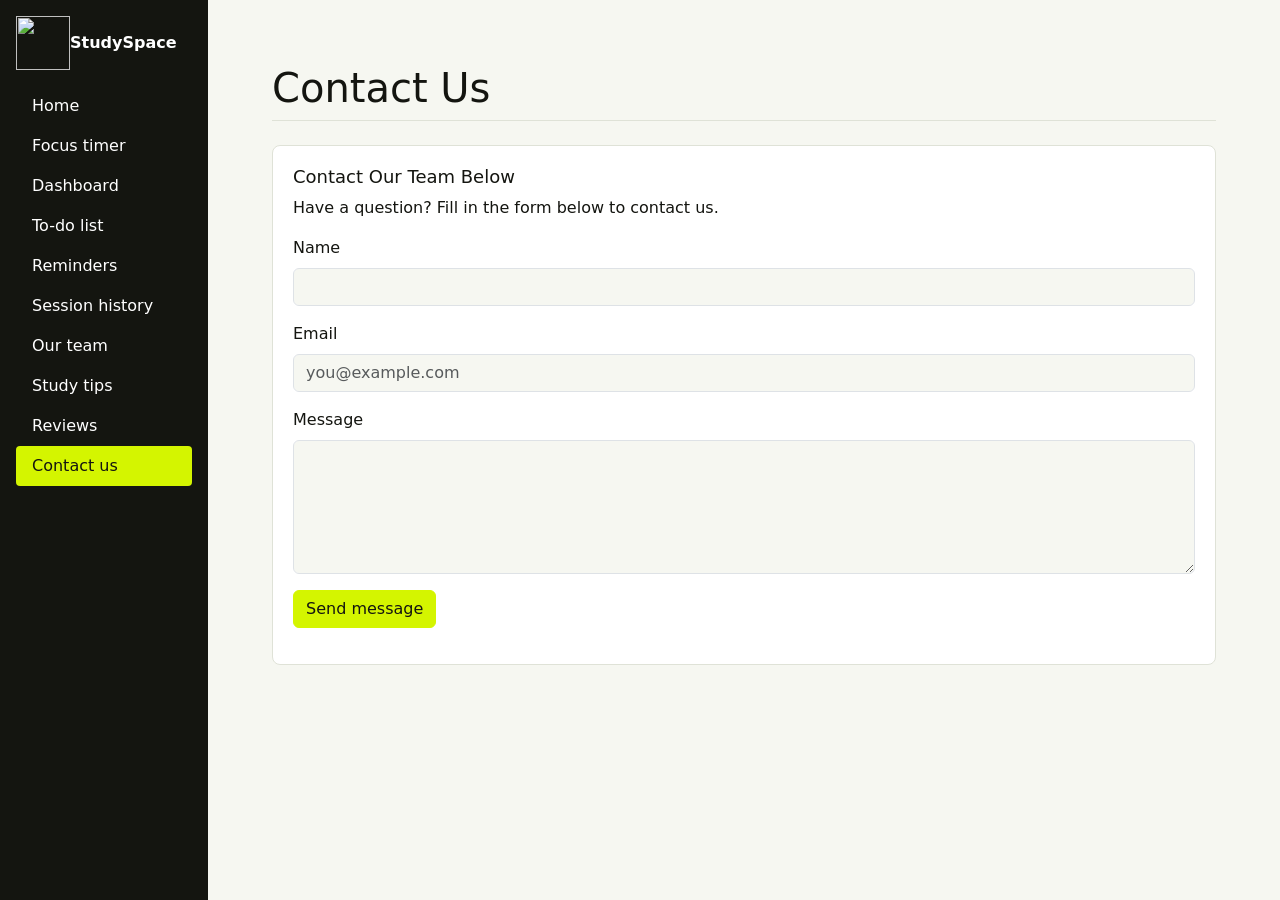
==== contact.html @ 3e3f8a37 "Initial Commit" ====
<!doctype html>
<html lang="en">
  <head>
    <meta charset="utf-8" />
    <meta name="viewport" content="width=device-width, initial-scale=1" />
    <title>Contact Us - StudySpace</title>
    <link rel="icon" href="images/logo.png" type="image/png" />
    <link rel="stylesheet" href="styles.css" />
    <script src="help.js" defer></script>
  </head>
  <body>
    <a class="visually-hidden-focusable skip-link" href="#main"
      >Skip to content</a
    >
    <div class="site-layout">
      <aside class="sidebar">
        <a class="site-brand" href="home.html">
          <img src="images/logo.png" width="54" height="54" alt="" />
          <span>StudySpace</span>
        </a>
        <nav class="nav flex-column" aria-label="Main navigation">
          <a class="nav-link" href="home.html">Home</a>
          <a class="nav-link" href="index.html">Focus timer</a>
          <a class="nav-link" href="dashboard.html">Dashboard</a>
          <a class="nav-link" href="todo.html">To-do list</a>
          <a class="nav-link" href="reminders.html">Reminders</a>
          <a class="nav-link" href="session-history.html">Session history</a>
          <a class="nav-link" href="team.html">Our team</a>
          <a class="nav-link" href="study-tips.html">Study tips</a>
          <a class="nav-link" href="reviews.html">Reviews</a>
          <a class="nav-link active" aria-current="page" href="contact.html"
            >Contact us</a
          >
        </nav>
      </aside>
      <main id="main" class="container-fluid workspace">
        <header class="page-heading">
          <h1>Contact Us</h1>
        </header>

        <section class="panel">
          <h2>Contact Our Team Below</h2>
          <p>Have a question? Fill in the form below to contact us.</p>

          <form id="contact-form">
            <p>
              <label class="form-label" for="contact-name">Name</label>
              <input
                class="form-control"
                id="contact-name"
                name="name"
                autocomplete="name"
                maxlength="60"
                required
              />
            </p>

            <p>
              <label class="form-label" for="contact-email">Email</label>
              <input
                class="form-control"
                id="contact-email"
                name="email"
                type="email"
                autocomplete="email"
                placeholder="you@example.com"
                required
              />
            </p>

            <p>
              <label class="form-label" for="contact-message">Message</label>
              <textarea
                class="form-control"
                id="contact-message"
                name="message"
                rows="5"
                maxlength="500"
                required
              ></textarea>
            </p>

            <button class="btn btn-primary" type="submit">Send message</button>
          </form>

          <p class="mt-3 mb-0" id="contact-status" role="status"></p>
        </section>
      </main>
    </div>
  </body>
</html>
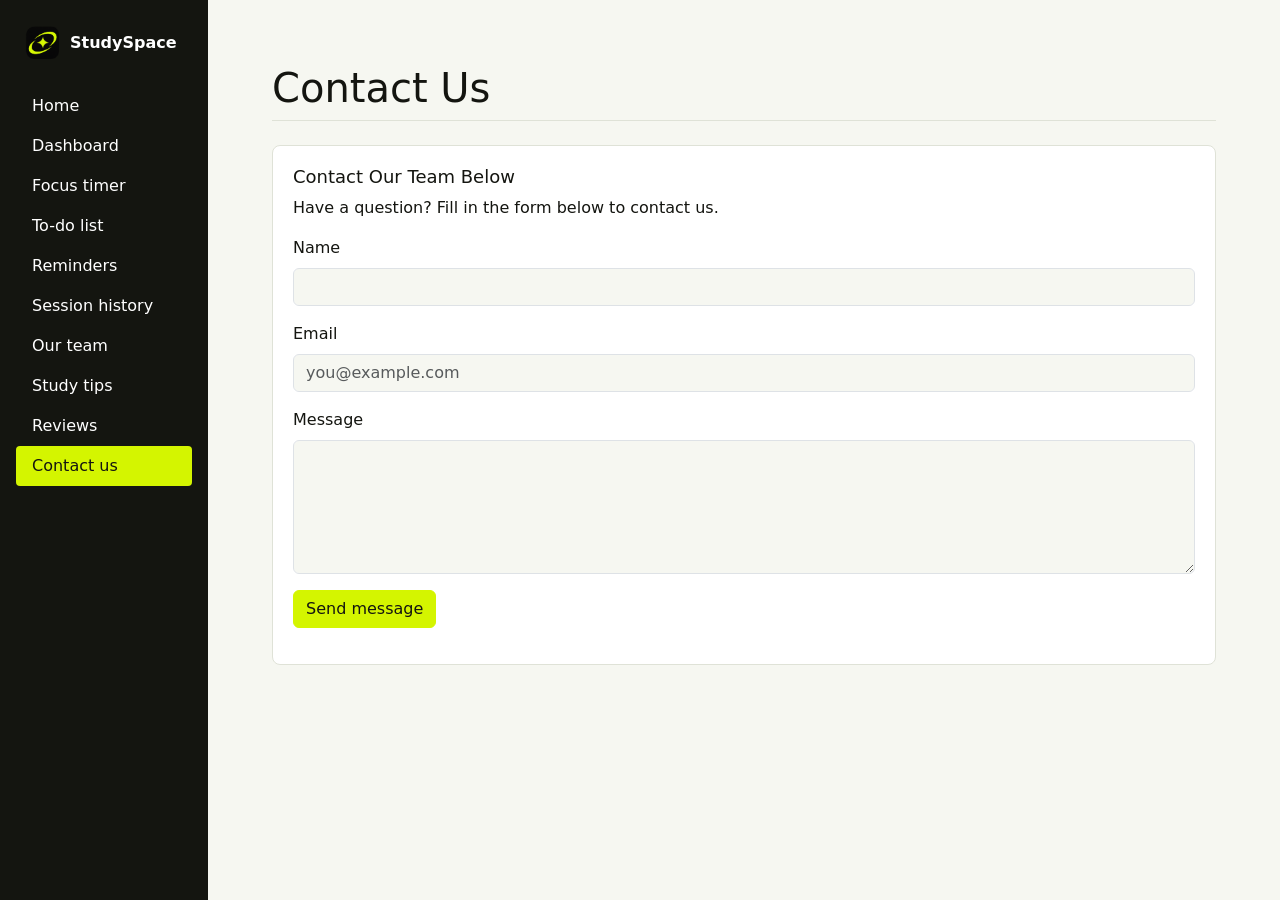
==== commit d847e235: "Changed nav bar layout" ====
--- a/contact.html
+++ b/contact.html
@@ -20,8 +20,8 @@
         </a>
         <nav class="nav flex-column" aria-label="Main navigation">
           <a class="nav-link" href="home.html">Home</a>
+          <a class="nav-link" href="dashboard.html">Dashboard</a>
           <a class="nav-link" href="index.html">Focus timer</a>
-          <a class="nav-link" href="dashboard.html">Dashboard</a>
           <a class="nav-link" href="todo.html">To-do list</a>
           <a class="nav-link" href="reminders.html">Reminders</a>
           <a class="nav-link" href="session-history.html">Session history</a>
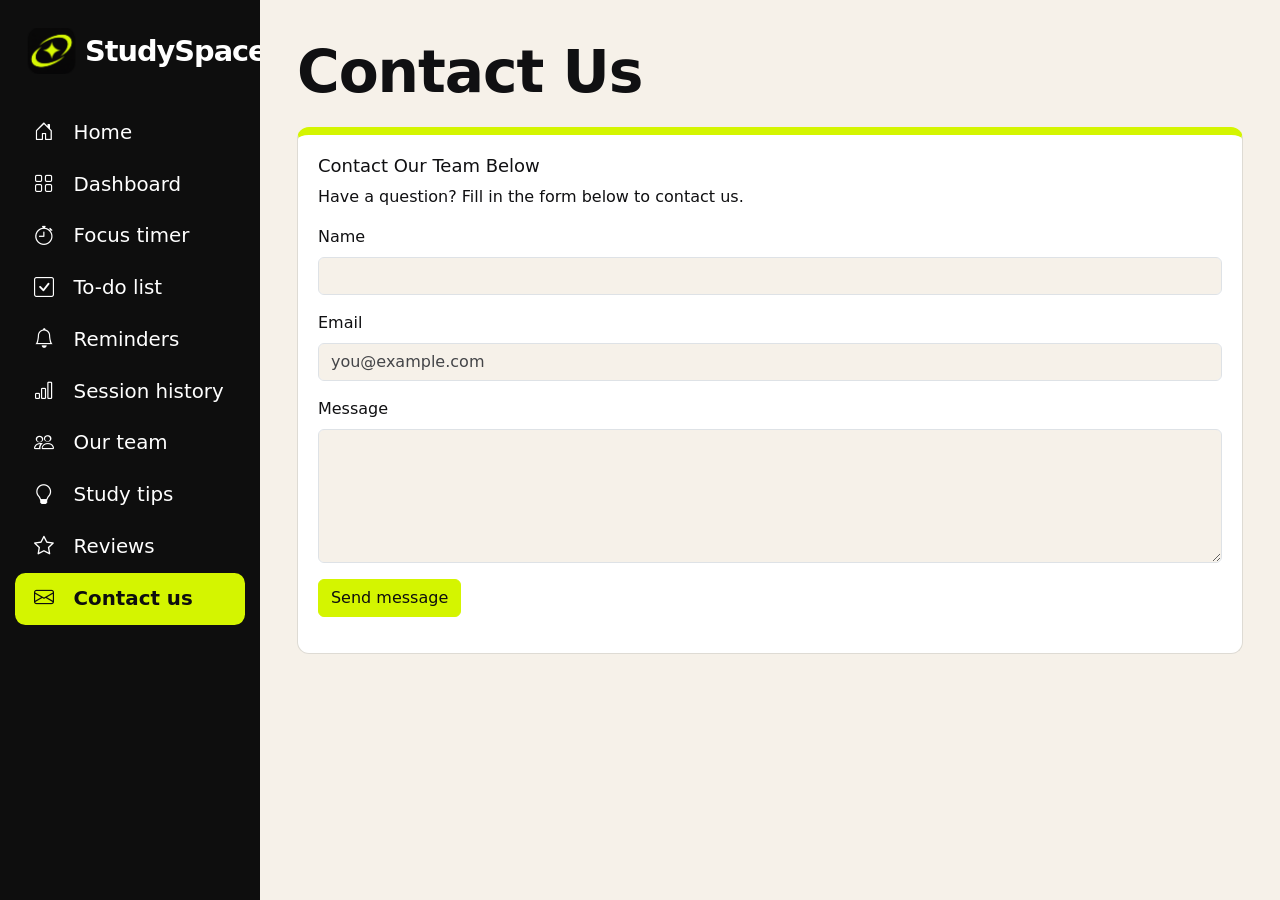
==== commit 1d3c38ad: "Style Changes" ====
--- a/contact.html
+++ b/contact.html
@@ -15,22 +15,40 @@
     <div class="site-layout">
       <aside class="sidebar">
         <a class="site-brand" href="home.html">
-          <img src="images/logo.png" width="54" height="54" alt="" />
+          <span class="brand-mark"><img src="images/logo.png" width="54" height="54" alt="" /></span>
           <span>StudySpace</span>
         </a>
         <nav class="nav flex-column" aria-label="Main navigation">
-          <a class="nav-link" href="home.html">Home</a>
-          <a class="nav-link" href="dashboard.html">Dashboard</a>
-          <a class="nav-link" href="index.html">Focus timer</a>
-          <a class="nav-link" href="todo.html">To-do list</a>
-          <a class="nav-link" href="reminders.html">Reminders</a>
-          <a class="nav-link" href="session-history.html">Session history</a>
-          <a class="nav-link" href="team.html">Our team</a>
-          <a class="nav-link" href="study-tips.html">Study tips</a>
-          <a class="nav-link" href="reviews.html">Reviews</a>
-          <a class="nav-link active" aria-current="page" href="contact.html"
-            >Contact us</a
-          >
+          <a class="nav-link" href="home.html">
+            <i class="bi bi-house-door" aria-hidden="true"></i>Home
+          </a>
+          <a class="nav-link" href="dashboard.html">
+            <i class="bi bi-grid" aria-hidden="true"></i>Dashboard
+          </a>
+          <a class="nav-link" href="index.html">
+            <i class="bi bi-stopwatch" aria-hidden="true"></i>Focus timer
+          </a>
+          <a class="nav-link" href="todo.html">
+            <i class="bi bi-check-square" aria-hidden="true"></i>To-do list
+          </a>
+          <a class="nav-link" href="reminders.html">
+            <i class="bi bi-bell" aria-hidden="true"></i>Reminders
+          </a>
+          <a class="nav-link" href="session-history.html">
+            <i class="bi bi-bar-chart" aria-hidden="true"></i>Session history
+          </a>
+          <a class="nav-link" href="team.html">
+            <i class="bi bi-people" aria-hidden="true"></i>Our team
+          </a>
+          <a class="nav-link" href="study-tips.html">
+            <i class="bi bi-lightbulb" aria-hidden="true"></i>Study tips
+          </a>
+          <a class="nav-link" href="reviews.html">
+            <i class="bi bi-star" aria-hidden="true"></i>Reviews
+          </a>
+          <a class="nav-link active" aria-current="page" href="contact.html">
+            <i class="bi bi-envelope" aria-hidden="true"></i>Contact us
+          </a>
         </nav>
       </aside>
       <main id="main" class="container-fluid workspace">
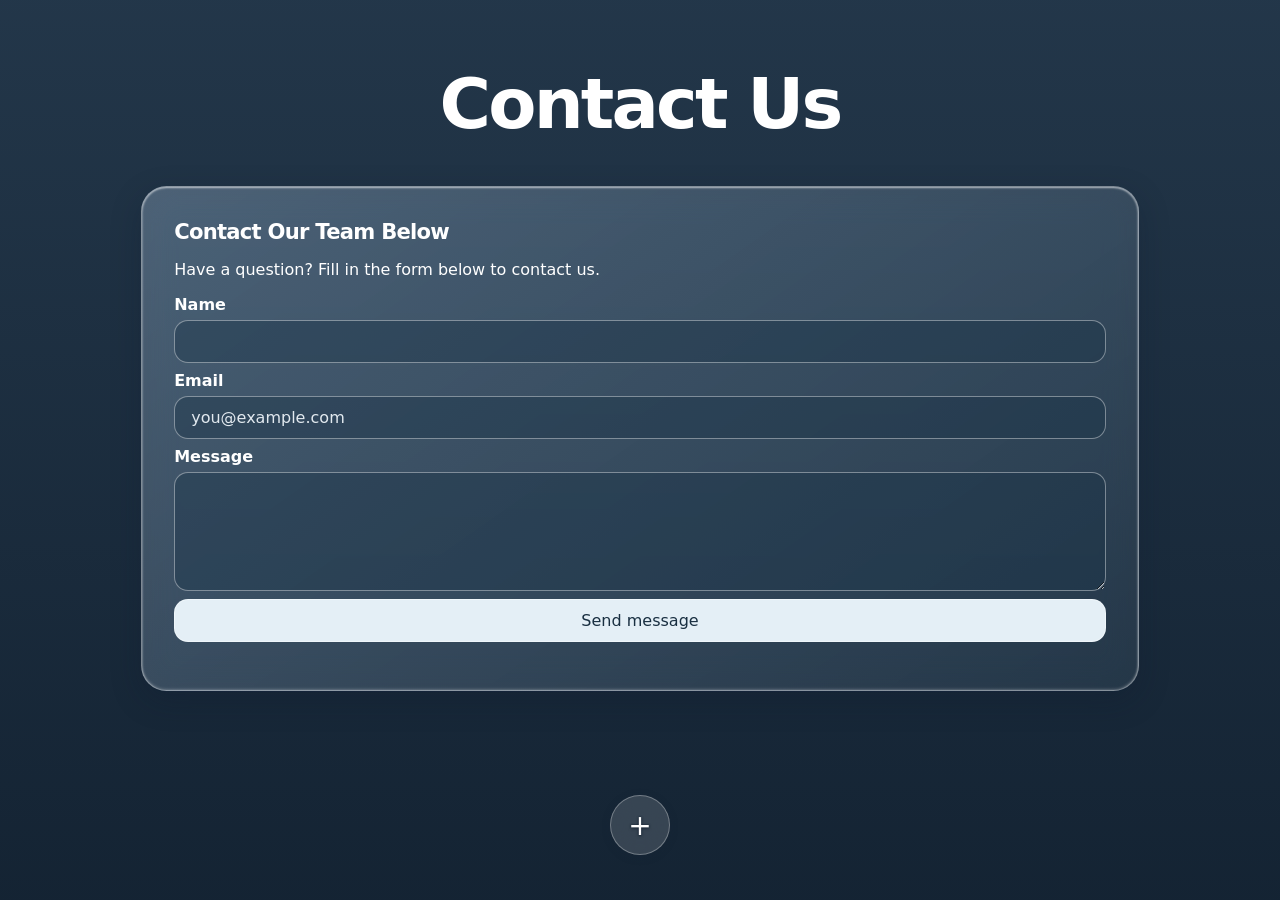
==== commit 49103c2c: "Complete Style Overhaul Changed the ui to be a "Apple/Ios" style theme" ====
--- a/contact.html
+++ b/contact.html
@@ -1,109 +1,43 @@
 <!doctype html>
 <html lang="en">
   <head>
-    <meta charset="utf-8" />
-    <meta name="viewport" content="width=device-width, initial-scale=1" />
+    <meta charset="utf-8">
+    <meta name="viewport" content="width=device-width, initial-scale=1">
     <title>Contact Us - StudySpace</title>
-    <link rel="icon" href="images/logo.png" type="image/png" />
-    <link rel="stylesheet" href="styles.css" />
+    <link rel="stylesheet" href="styles.css">
+    <script src="app.js" defer></script>
     <script src="help.js" defer></script>
   </head>
-  <body>
-    <a class="visually-hidden-focusable skip-link" href="#main"
-      >Skip to content</a
-    >
-    <div class="site-layout">
-      <aside class="sidebar">
-        <a class="site-brand" href="home.html">
-          <span class="brand-mark"><img src="images/logo.png" width="54" height="54" alt="" /></span>
-          <span>StudySpace</span>
-        </a>
-        <nav class="nav flex-column" aria-label="Main navigation">
-          <a class="nav-link" href="home.html">
-            <i class="bi bi-house-door" aria-hidden="true"></i>Home
-          </a>
-          <a class="nav-link" href="dashboard.html">
-            <i class="bi bi-grid" aria-hidden="true"></i>Dashboard
-          </a>
-          <a class="nav-link" href="index.html">
-            <i class="bi bi-stopwatch" aria-hidden="true"></i>Focus timer
-          </a>
-          <a class="nav-link" href="todo.html">
-            <i class="bi bi-check-square" aria-hidden="true"></i>To-do list
-          </a>
-          <a class="nav-link" href="reminders.html">
-            <i class="bi bi-bell" aria-hidden="true"></i>Reminders
-          </a>
-          <a class="nav-link" href="session-history.html">
-            <i class="bi bi-bar-chart" aria-hidden="true"></i>Session history
-          </a>
-          <a class="nav-link" href="team.html">
-            <i class="bi bi-people" aria-hidden="true"></i>Our team
-          </a>
-          <a class="nav-link" href="study-tips.html">
-            <i class="bi bi-lightbulb" aria-hidden="true"></i>Study tips
-          </a>
-          <a class="nav-link" href="reviews.html">
-            <i class="bi bi-star" aria-hidden="true"></i>Reviews
-          </a>
-          <a class="nav-link active" aria-current="page" href="contact.html">
-            <i class="bi bi-envelope" aria-hidden="true"></i>Contact us
-          </a>
-        </nav>
-      </aside>
-      <main id="main" class="container-fluid workspace">
-        <header class="page-heading">
-          <h1>Contact Us</h1>
-        </header>
-
-        <section class="panel">
-          <h2>Contact Our Team Below</h2>
-          <p>Have a question? Fill in the form below to contact us.</p>
-
-          <form id="contact-form">
-            <p>
-              <label class="form-label" for="contact-name">Name</label>
-              <input
-                class="form-control"
-                id="contact-name"
-                name="name"
-                autocomplete="name"
-                maxlength="60"
-                required
-              />
-            </p>
-
-            <p>
-              <label class="form-label" for="contact-email">Email</label>
-              <input
-                class="form-control"
-                id="contact-email"
-                name="email"
-                type="email"
-                autocomplete="email"
-                placeholder="you@example.com"
-                required
-              />
-            </p>
-
-            <p>
-              <label class="form-label" for="contact-message">Message</label>
-              <textarea
-                class="form-control"
-                id="contact-message"
-                name="message"
-                rows="5"
-                maxlength="500"
-                required
-              ></textarea>
-            </p>
-
-            <button class="btn btn-primary" type="submit">Send message</button>
-          </form>
-
-          <p class="mt-3 mb-0" id="contact-status" role="status"></p>
-        </section>
-      </main>
-    </div>
+  <body class="content-page">
+    <a href="#main">Skip to content</a>
+    <nav class="menu" aria-label="Site navigation">
+      <button id="toggle" type="button" aria-label="Toggle navigation" aria-expanded="false" aria-controls="links">+</button>
+      <div id="links" inert>
+        <a href="home.html">Home</a>
+        <a href="dashboard.html">Dashboard</a>
+        <a href="index.html">Focus timer</a>
+        <a href="todo.html">To-do list</a>
+        <a href="reminders.html">Reminders</a>
+        <a href="session-history.html">Session history</a>
+        <a href="team.html">Our team</a>
+        <a href="study-tips.html">Study tips</a>
+        <a href="reviews.html">Reviews</a>
+        <a aria-current="page" href="contact.html">Contact us</a>
+      </div>
+    </nav>
+    <main id="main">
+      <h1>Contact Us</h1>
+      <section class="session-card task-card">
+        <h2>Contact Our Team Below</h2>
+        <p>Have a question? Fill in the form below to contact us.</p>
+        <form id="contact-form">
+          <p><label for="contact-name">Name</label> <input id="contact-name" name="name" autocomplete="name" maxlength="60" required></p>
+          <p><label for="contact-email">Email</label> <input id="contact-email" name="email" type="email" autocomplete="email" placeholder="you@example.com" required></p>
+          <p><label for="contact-message">Message</label> <textarea id="contact-message" name="message" rows="5" maxlength="500" required></textarea></p>
+          <button type="submit">Send message</button>
+        </form>
+        <p id="contact-status" role="status"></p>
+      </section>
+    </main>
   </body>
 </html>
--- a/styles.css
+++ b/styles.css
@@ -0,0 +1,628 @@
+/* Shared page layout */
+body {
+  position: relative;
+  box-sizing: border-box;
+  min-height: 100vh;
+  margin: 0;
+  padding: 7svh 0 120px;
+  color: white;
+  font-family: system-ui, sans-serif;
+  background:
+    linear-gradient(#0c192729, #0c1927b3),
+    #273c50 url("images/alpine-landscape.jpg") center / cover no-repeat;
+}
+main {
+  width: min(78%, 1200px);
+  margin: auto;
+}
+h1 {
+  margin: 0 0 4.5svh;
+  text-align: center;
+  font-size: clamp(32px, 7.8svh, 80px);
+  font-weight: 550;
+  letter-spacing: -0.04em;
+}
+button,
+summary {
+  cursor: pointer;
+}
+button,
+input,
+textarea {
+  font: inherit;
+}
+body > a[href="#main"] {
+  position: absolute;
+  top: 8px;
+  left: 8px;
+  z-index: 5;
+  padding: 8px;
+  background: white;
+  transform: translateY(-160%);
+}
+body > a[href="#main"]:focus {
+  transform: none;
+}
+
+/* Circular navigation */
+.menu {
+  --radius: min(40vw, 230px);
+  position: absolute;
+  bottom: 5svh;
+  left: 50%;
+  z-index: 2;
+  transform: translateX(-50%);
+}
+.menu a,
+.menu button {
+  display: grid;
+  place-items: center;
+  box-sizing: border-box;
+  padding: 0;
+  border: 1px solid #ffffff4d;
+  border-radius: 50%;
+  background: #ffffff26;
+  backdrop-filter: blur(12px);
+  box-shadow: 0 2px 8px #18253538;
+  color: white;
+  text-align: center;
+  text-decoration: none;
+  text-shadow:
+    0 1px 3px #182535,
+    0 0 2px #182535;
+}
+.menu button {
+  position: relative;
+  z-index: 1;
+  width: 60px;
+  aspect-ratio: 1;
+  font-size: 28px;
+  transition: transform 160ms;
+}
+.menu button:hover {
+  transform: scale(1.1);
+}
+.menu a {
+  --angle: var(--desktop-angle);
+  --distance: 0px;
+  --size: 0.6;
+  position: absolute;
+  top: 50%;
+  left: 50%;
+  width: 64px;
+  aspect-ratio: 1;
+  opacity: 0;
+  font: 12px/1.1 sans-serif;
+  transform: translate(-50%, -50%) rotate(var(--angle))
+    translateX(var(--distance)) rotate(calc(-1 * var(--angle)))
+    scale(var(--size));
+  transition:
+    transform 180ms,
+    opacity 180ms;
+}
+#links:not([inert]) a {
+  --distance: var(--radius);
+  --size: 1;
+  opacity: 1;
+}
+#links:not([inert]) a:hover {
+  --size: 1.1;
+}
+.menu :focus-visible {
+  outline: 3px solid #405971;
+  outline-offset: 2px;
+}
+
+/* Shared glass cards */
+.session-card,
+.home ul,
+#start,
+#pause,
+#settings-button,
+[data-page="pomodoro"] .menu button {
+  border: 1px solid #ffffff4d;
+  background: linear-gradient(145deg, #9cb1c561, #30425194);
+  backdrop-filter: blur(18px) saturate(125%);
+  box-shadow:
+    inset 0 1px 2px #ffffff50,
+    0 8px 25px #0c192c30;
+}
+.session-card {
+  padding: clamp(18px, 1.7vw, 28px) clamp(20px, 2vw, 33px) 12px;
+  border-radius: clamp(20px, 2vw, 32px);
+}
+.session-card h2,
+.focus-controls h1 {
+  margin: 0;
+  font-weight: 550;
+  letter-spacing: -0.035em;
+}
+.session-card h2 {
+  font-size: clamp(21px, 1.65vw, 28px);
+}
+.dashboard .session-card,
+.task-card {
+  border-color: #ffffff66;
+  box-shadow:
+    inset 0 1px 2px #ffffff99,
+    inset 0 -1px 3px #ffffff38,
+    0 10px 30px #0c192c40;
+}
+
+/* Focus timer */
+[data-page="pomodoro"] {
+  --timer-height: clamp(210px, 46svh, 560px);
+  padding: 0;
+}
+[data-page="pomodoro"] main {
+  display: grid;
+  grid-template-columns: 1fr minmax(260px, 23.5vw);
+  align-items: end;
+  align-content: end;
+  gap: 32px;
+  width: 100%;
+  min-height: 100svh;
+  box-sizing: border-box;
+  padding: calc(var(--timer-height) + 36px) 4vw max(110px, 14vh) 5vw;
+}
+.home .menu,
+[data-page="pomodoro"] .menu {
+  bottom: 32px;
+}
+[data-page="pomodoro"] .menu button {
+  width: clamp(54px, 4.3vw, 72px);
+}
+#timer {
+  position: absolute;
+  top: var(--timer-height);
+  left: 50%;
+  transform: translate(-50%, -82%);
+  font-size: min(24vw, 48svh);
+  font-weight: 550;
+  line-height: 1;
+  letter-spacing: -0.065em;
+  font-variant-numeric: tabular-nums;
+  white-space: nowrap;
+  color: transparent;
+  background: linear-gradient(
+    124deg,
+    #ffffffed,
+    #ffffff40 22%,
+    #d4efff80 38%,
+    #ffffffed 42%,
+    #ffffff32 49%,
+    #b9cbdc99 74%,
+    #fff4e7dc
+  );
+  background-clip: text;
+  filter: drop-shadow(0 2px 1px #51607e99);
+}
+.focus-controls h1 {
+  text-align: left;
+  font-size: clamp(28px, 2.3vw, 40px);
+}
+#session {
+  margin: 5px 0 16px;
+  color: #e0e6ee;
+  font-size: clamp(18px, 1.55vw, 26px);
+}
+.timer-status {
+  position: absolute;
+  width: 1px;
+  height: 1px;
+  overflow: hidden;
+  clip-path: inset(50%);
+}
+.timer-actions {
+  display: flex;
+  align-items: center;
+  gap: 20px;
+}
+[data-page="pomodoro"] main button {
+  color: inherit;
+}
+.timer-actions button {
+  padding: 0.62em 1.55em;
+  border-radius: 99px;
+  font-size: clamp(18px, 1.5vw, 25px);
+  font-weight: 550;
+}
+#start,
+#pause {
+  background: linear-gradient(165deg, #d3e2ee8a, #8598ab80 55%, #5a6b7d99);
+}
+#start::before,
+#pause::before {
+  content: "";
+  display: inline-block;
+  margin-right: 0.55em;
+}
+#start::before {
+  border-block: 0.37em solid transparent;
+  border-left: 0.62em solid white;
+}
+#pause::before {
+  width: 0.28em;
+  height: 0.68em;
+  border-inline: 0.14em solid white;
+}
+#reset {
+  padding-inline: 0.45em;
+  border: 0;
+  background: transparent;
+}
+#settings-button {
+  position: absolute;
+  top: 3.2vh;
+  right: 2vw;
+  z-index: 2;
+  width: clamp(44px, 3.5vw, 58px);
+  aspect-ratio: 1;
+  padding: 0;
+  border-radius: 50%;
+  font-size: 26px;
+}
+.session-card dl {
+  margin: 12px 0 0;
+}
+.session-card dl div {
+  display: flex;
+  justify-content: space-between;
+  padding: 0.72em 0;
+  font-size: clamp(16px, 1.3vw, 22px);
+}
+.session-card dd,
+.content-page blockquote {
+  margin: 0;
+}
+.session-card dl div + div,
+.content-page details + details {
+  border-top: 1px solid #ffffff40;
+}
+.cycle-progress {
+  color: #e1e8ef;
+  font-size: 0.8rem;
+}
+
+/* Settings dialog */
+#settings-dialog {
+  box-sizing: border-box;
+  width: min(90vw, 390px);
+  padding: 24px;
+  border: 1px solid #ffffff66;
+  border-radius: 20px;
+  color: white;
+  background: #273d4eed;
+  backdrop-filter: blur(18px);
+}
+#settings-dialog::backdrop {
+  background: #10213180;
+}
+#settings-form {
+  display: grid;
+  grid-template-columns: 1fr auto;
+  align-items: center;
+  gap: 12px;
+}
+#settings-form :is(h2, p) {
+  grid-column: 1 / -1;
+  margin: 0;
+}
+#settings-form input {
+  width: 7ch;
+  padding: 7px;
+}
+#settings-form button {
+  padding: 8px 16px;
+  border: 1px solid #ffffff55;
+  border-radius: 99px;
+  background: #ffffff20;
+}
+
+/* Home */
+.home {
+  display: grid;
+  place-items: center;
+  padding: 48px 5vw min(calc(42vw + 120px), 350px);
+}
+.home main {
+  width: min(100%, 640px);
+  text-align: center;
+}
+.home h1 {
+  margin: 0;
+  font-size: clamp(44px, 6vw, 80px);
+  font-weight: 700;
+  letter-spacing: -0.055em;
+}
+.home main > p {
+  margin: 4px 0 32px;
+  font-size: clamp(18px, 2vw, 24px);
+}
+.home h2 {
+  margin: 0 0 12px;
+  font-size: 1rem;
+  font-weight: 500;
+}
+.home ul {
+  display: grid;
+  grid-template-columns: repeat(2, 1fr);
+  gap: 10px;
+  margin: 0;
+  padding: 14px;
+  list-style: none;
+  border-radius: 24px;
+}
+.home li a,
+.reminder-link {
+  display: flex;
+  align-items: center;
+  gap: 12px;
+  border: 1px solid #ffffff55;
+  border-radius: 14px;
+  color: white;
+  text-decoration: none;
+}
+.home li a {
+  justify-content: space-between;
+  padding: 16px;
+  background: #ffffff18;
+  text-align: left;
+}
+.home li a::after {
+  content: "";
+  width: 7px;
+  height: 7px;
+  border: solid currentColor;
+  border-width: 1.5px 1.5px 0 0;
+  transform: rotate(45deg);
+}
+.home li a:is(:hover, :focus-visible),
+.reminder-link:hover {
+  background: #ffffff38;
+}
+
+/* Dashboard */
+.dashboard .session-card {
+  display: grid;
+  align-content: space-between;
+  gap: 18px;
+  box-sizing: border-box;
+  min-height: 55svh;
+  padding: clamp(16px, 3.6svh, 42px);
+}
+.dashboard h2 {
+  font-size: clamp(22px, 5svh, 48px);
+}
+.stats {
+  display: grid;
+  grid-template-columns: repeat(3, 1fr);
+  text-align: center;
+}
+.stats p {
+  margin: 0;
+  font-size: clamp(16px, 3.8svh, 32px);
+}
+.stats p + p {
+  border-left: 1px solid #ffffff70;
+}
+.stats strong {
+  display: block;
+  font-size: clamp(40px, 10svh, 100px);
+  font-weight: 600;
+  line-height: 1.1;
+}
+.reminder-link {
+  gap: 0.7em;
+  padding: 0.65em 1em;
+  background: linear-gradient(160deg, #ffffff30, #ffffff0a);
+  box-shadow: inset 0 1px 1px #ffffff55;
+  font-size: clamp(16px, 3.4svh, 28px);
+}
+.reminder-link svg {
+  width: 1.4em;
+  flex: none;
+}
+.reminder-link span:last-child {
+  margin-left: auto;
+  font-size: 1.4em;
+}
+
+/* Tasks, reminders and contact form */
+.task-card {
+  padding: clamp(18px, 3.6svh, 42px);
+}
+.task-card form {
+  display: grid;
+  grid-template-columns: minmax(0, 1fr) auto;
+  gap: 8px 12px;
+}
+.task-card form label {
+  font-weight: 550;
+}
+#task-form label,
+#reminder-form button {
+  grid-column: 1 / -1;
+}
+.task-card form :is(input, textarea, button),
+.task-card .remove {
+  padding: 11px 16px;
+  border: 1px solid #ffffff66;
+  border-radius: 14px;
+}
+.task-card form :is(input, textarea) {
+  min-width: 0;
+  color: white;
+  background: #19324666;
+}
+.task-card form input::placeholder {
+  color: #e2e9ef;
+}
+.task-card button {
+  color: #192f41;
+  background: #e4eff6;
+}
+.task-card header,
+.task-card li,
+.task-label,
+.reminder-meta {
+  display: flex;
+  align-items: center;
+  gap: 12px;
+}
+.task-card header {
+  justify-content: space-between;
+  flex-wrap: wrap;
+  margin: 26px 0 10px;
+}
+#task-count,
+#reminder-count {
+  margin: 0;
+  font-size: 0.9rem;
+}
+.task-card ul {
+  margin: 0;
+  padding: 0;
+  list-style: none;
+}
+.task-card li {
+  justify-content: space-between;
+  padding: 12px 0;
+  border-top: 1px solid #ffffff40;
+}
+.task-card .remove {
+  padding: 7px 12px;
+  color: white;
+  background: #20364b55;
+}
+#task-empty,
+#reminder-empty {
+  margin-bottom: 0;
+}
+.task-label {
+  min-width: 0;
+  overflow-wrap: anywhere;
+  cursor: pointer;
+}
+.task-label input {
+  width: 20px;
+  height: 20px;
+  flex: none;
+  accent-color: #305a71;
+}
+.task-label input:checked + span {
+  color: #d2dfe7;
+  text-decoration: line-through;
+}
+#reminder-form label {
+  display: grid;
+  gap: 8px;
+}
+#reminder-date {
+  color-scheme: dark;
+}
+.content-page main > p,
+[data-page="reminders"] main > p {
+  text-align: center;
+}
+.reminder-name {
+  margin: 0 0 4px;
+  overflow-wrap: anywhere;
+}
+.reminder-meta {
+  flex-wrap: wrap;
+  gap: 8px;
+  font-size: 0.9rem;
+}
+.due-status {
+  padding: 3px 9px;
+  border-radius: 12px;
+  background: #19324666;
+}
+.due-status.overdue {
+  background: #702d3c;
+}
+.due-status.soon {
+  background: #36576c;
+}
+#contact-form {
+  grid-template-columns: 1fr;
+}
+#contact-form p {
+  display: grid;
+  gap: 6px;
+  margin: 0;
+}
+#contact-form textarea {
+  resize: vertical;
+}
+
+/* Reviews, tips, team and history */
+.card-grid {
+  display: grid;
+  grid-template-columns: repeat(auto-fit, minmax(min(100%, 320px), 1fr));
+  gap: 16px;
+}
+.content-page summary {
+  padding: 12px 0;
+}
+.team-card img {
+  display: block;
+  max-width: 100%;
+  margin: 0 auto 12px;
+  border-radius: 14px;
+}
+#history-list li {
+  flex-wrap: wrap;
+}
+
+/* Small screens and reduced motion */
+@media (max-width: 700px) {
+  [data-page="pomodoro"] main {
+    grid-template-columns: 1fr;
+    gap: 24px;
+    padding: calc(var(--timer-height) + 24px) 6vw 130px;
+  }
+}
+@media (max-width: 600px) {
+  main {
+    width: 92%;
+  }
+  .dashboard .session-card {
+    min-height: 340px;
+  }
+  .stats strong {
+    font-size: 44px;
+  }
+  .stats p,
+  .reminder-link {
+    font-size: 16px;
+  }
+}
+@media (max-width: 500px) {
+  .menu a {
+    --angle: var(--mobile-angle);
+    --radius: 41vw;
+    width: min(15.5vw, 64px);
+    font-size: clamp(10px, 3vw, 12px);
+  }
+  .menu a:nth-child(-n + 5) {
+    --radius: 21.5vw;
+  }
+}
+@media (max-width: 480px) {
+  .home ul {
+    grid-template-columns: 1fr;
+  }
+}
+@media (max-width: 420px) {
+  .task-card form {
+    grid-template-columns: 1fr;
+  }
+}
+@media (prefers-reduced-motion: reduce) {
+  .menu a,
+  .menu button {
+    transition: none;
+  }
+}
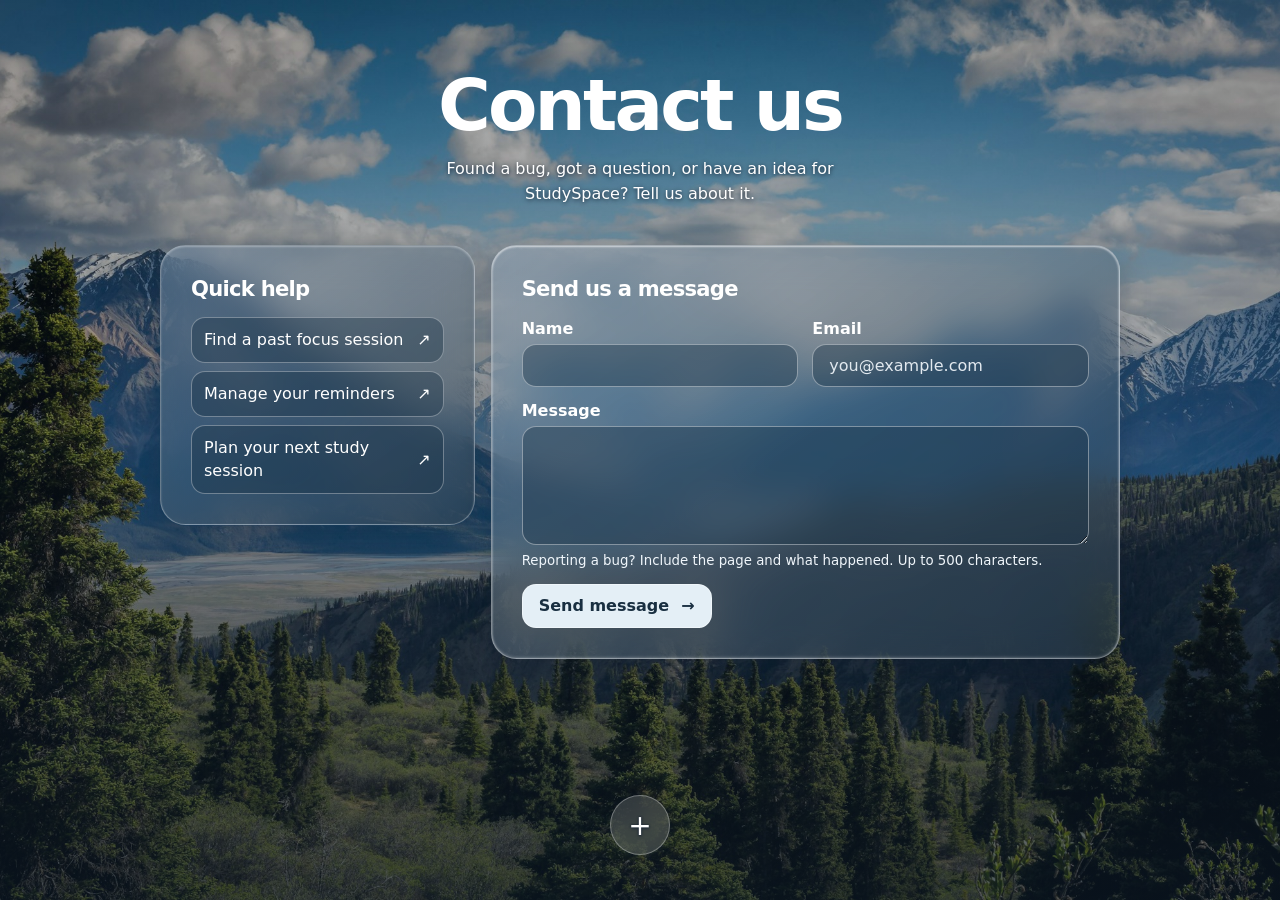
==== commit 629db1c9: "Small layout changes" ====
--- a/contact.html
+++ b/contact.html
@@ -1,43 +1,134 @@
 <!doctype html>
 <html lang="en">
   <head>
-    <meta charset="utf-8">
-    <meta name="viewport" content="width=device-width, initial-scale=1">
-    <title>Contact Us - StudySpace</title>
-    <link rel="stylesheet" href="styles.css">
+    <meta charset="utf-8" />
+    <meta name="viewport" content="width=device-width, initial-scale=1" />
+    <title>Contact Us | StudySpace</title>
+    <link rel="stylesheet" href="styles.css" />
     <script src="app.js" defer></script>
     <script src="help.js" defer></script>
   </head>
-  <body class="content-page">
+  <body class="content-page contact-page">
     <a href="#main">Skip to content</a>
+    <!-- Navigation "Flower" Button-->
+
     <nav class="menu" aria-label="Site navigation">
-      <button id="toggle" type="button" aria-label="Toggle navigation" aria-expanded="false" aria-controls="links">+</button>
+      <button
+        id="toggle"
+        type="button"
+        aria-label="Toggle navigation"
+        aria-expanded="false"
+        aria-controls="links"
+      >
+        +
+      </button>
       <div id="links" inert>
-        <a href="home.html">Home</a>
+        <a href="index.html">Home</a>
         <a href="dashboard.html">Dashboard</a>
-        <a href="index.html">Focus timer</a>
+        <a href="timer.html">Focus timer</a>
         <a href="todo.html">To-do list</a>
         <a href="reminders.html">Reminders</a>
         <a href="session-history.html">Session history</a>
         <a href="team.html">Our team</a>
         <a href="study-tips.html">Study tips</a>
         <a href="reviews.html">Reviews</a>
-        <a aria-current="page" href="contact.html">Contact us</a>
+        <a href="contact.html" aria-current="page">Contact us</a>
       </div>
     </nav>
-    <main id="main">
-      <h1>Contact Us</h1>
-      <section class="session-card task-card">
-        <h2>Contact Our Team Below</h2>
-        <p>Have a question? Fill in the form below to contact us.</p>
-        <form id="contact-form">
-          <p><label for="contact-name">Name</label> <input id="contact-name" name="name" autocomplete="name" maxlength="60" required></p>
-          <p><label for="contact-email">Email</label> <input id="contact-email" name="email" type="email" autocomplete="email" placeholder="you@example.com" required></p>
-          <p><label for="contact-message">Message</label> <textarea id="contact-message" name="message" rows="5" maxlength="500" required></textarea></p>
-          <button type="submit">Send message</button>
-        </form>
-        <p id="contact-status" role="status"></p>
-      </section>
+
+    <!-- Contact details -->
+    <main id="main" tabindex="-1">
+      <header class="contact-heading">
+        <h1>Contact us</h1>
+        <p>
+          Found a bug, got a question, or have an idea for StudySpace? Tell us
+          about it.
+        </p>
+      </header>
+
+      <div class="contact-layout">
+        <aside
+          class="session-card contact-shortcuts"
+          aria-labelledby="contact-shortcuts-title"
+        >
+          <h2 id="contact-shortcuts-title">Quick help</h2>
+          <ul>
+            <li>
+              <a href="session-history.html">
+                <span>Find a past focus session</span>
+                <span aria-hidden="true">↗</span>
+              </a>
+            </li>
+            <li>
+              <a href="reminders.html">
+                <span>Manage your reminders</span>
+                <span aria-hidden="true">↗</span>
+              </a>
+            </li>
+            <li>
+              <a href="study-tips.html">
+                <span>Plan your next study session</span>
+                <span aria-hidden="true">↗</span>
+              </a>
+            </li>
+          </ul>
+        </aside>
+
+        <section
+          class="session-card task-card contact-message-card"
+          aria-labelledby="contact-message-title"
+        >
+          <h2 id="contact-message-title">Send us a message</h2>
+
+          <!-- Contact form -->
+          <form id="contact-form">
+            <p>
+              <label for="contact-name">Name</label>
+              <input
+                id="contact-name"
+                name="name"
+                autocomplete="name"
+                maxlength="60"
+                required
+              />
+            </p>
+
+            <p>
+              <label for="contact-email">Email</label>
+              <input
+                id="contact-email"
+                name="email"
+                type="email"
+                autocomplete="email"
+                placeholder="you@example.com"
+                required
+              />
+            </p>
+
+            <p class="contact-message-field">
+              <label for="contact-message">Message</label>
+              <textarea
+                id="contact-message"
+                name="message"
+                rows="5"
+                maxlength="500"
+                aria-describedby="contact-message-hint"
+                required
+              ></textarea>
+              <small id="contact-message-hint">
+                Reporting a bug? Include the page and what happened. Up to 500
+                characters.
+              </small>
+            </p>
+
+            <button type="submit">
+              Send message <span aria-hidden="true">→</span>
+            </button>
+          </form>
+
+          <p id="contact-status" role="status"></p>
+        </section>
+      </div>
     </main>
   </body>
 </html>
--- a/styles.css
+++ b/styles.css
@@ -1,4 +1,4 @@
-/* Shared page layout */
+/* Shared layout */
 body {
   position: relative;
   box-sizing: border-box;
@@ -11,10 +11,12 @@
     linear-gradient(#0c192729, #0c1927b3),
     #273c50 url("images/alpine-landscape.jpg") center / cover no-repeat;
 }
+
 main {
   width: min(78%, 1200px);
   margin: auto;
 }
+
 h1 {
   margin: 0 0 4.5svh;
   text-align: center;
@@ -22,29 +24,34 @@
   font-weight: 550;
   letter-spacing: -0.04em;
 }
+
 button,
 summary {
   cursor: pointer;
 }
+
 button,
 input,
 textarea {
   font: inherit;
 }
+
 body > a[href="#main"] {
   position: absolute;
   top: 8px;
   left: 8px;
   z-index: 5;
   padding: 8px;
+  color: #192f41;
   background: white;
   transform: translateY(-160%);
 }
+
 body > a[href="#main"]:focus {
   transform: none;
 }
 
-/* Circular navigation */
+/* Flower Button */
 .menu {
   --radius: min(40vw, 230px);
   position: absolute;
@@ -53,6 +60,7 @@
   z-index: 2;
   transform: translateX(-50%);
 }
+
 .menu a,
 .menu button {
   display: grid;
@@ -71,6 +79,7 @@
     0 1px 3px #182535,
     0 0 2px #182535;
 }
+
 .menu button {
   position: relative;
   z-index: 1;
@@ -79,9 +88,11 @@
   font-size: 28px;
   transition: transform 160ms;
 }
+
 .menu button:hover {
   transform: scale(1.1);
 }
+
 .menu a {
   --angle: var(--desktop-angle);
   --distance: 0px;
@@ -100,14 +111,17 @@
     transform 180ms,
     opacity 180ms;
 }
+
 #links:not([inert]) a {
   --distance: var(--radius);
   --size: 1;
   opacity: 1;
 }
+
 #links:not([inert]) a:hover {
   --size: 1.1;
 }
+
 .menu :focus-visible {
   outline: 3px solid #405971;
   outline-offset: 2px;
@@ -115,7 +129,8 @@
 
 /* Shared glass cards */
 .session-card,
-.home ul,
+.study-tips-hero,
+.study-tips-card,
 #start,
 #pause,
 #settings-button,
@@ -127,19 +142,23 @@
     inset 0 1px 2px #ffffff50,
     0 8px 25px #0c192c30;
 }
+
 .session-card {
   padding: clamp(18px, 1.7vw, 28px) clamp(20px, 2vw, 33px) 12px;
   border-radius: clamp(20px, 2vw, 32px);
 }
+
 .session-card h2,
 .focus-controls h1 {
   margin: 0;
   font-weight: 550;
   letter-spacing: -0.035em;
 }
+
 .session-card h2 {
   font-size: clamp(21px, 1.65vw, 28px);
 }
+
 .dashboard .session-card,
 .task-card {
   border-color: #ffffff66;
@@ -149,11 +168,33 @@
     0 10px 30px #0c192c40;
 }
 
+.session-card dl {
+  margin: 12px 0 0;
+}
+
+.session-card dl div {
+  display: flex;
+  justify-content: space-between;
+  padding: 0.72em 0;
+  font-size: clamp(16px, 1.3vw, 22px);
+}
+
+.session-card dd,
+.content-page blockquote {
+  margin: 0;
+}
+
+.session-card dl div + div,
+.content-page details + details {
+  border-top: 1px solid #ffffff40;
+}
+
 /* Focus timer */
 [data-page="pomodoro"] {
   --timer-height: clamp(210px, 46svh, 560px);
   padding: 0;
 }
+
 [data-page="pomodoro"] main {
   display: grid;
   grid-template-columns: 1fr minmax(260px, 23.5vw);
@@ -165,13 +206,16 @@
   box-sizing: border-box;
   padding: calc(var(--timer-height) + 36px) 4vw max(110px, 14vh) 5vw;
 }
+
 .home .menu,
 [data-page="pomodoro"] .menu {
   bottom: 32px;
 }
+
 [data-page="pomodoro"] .menu button {
   width: clamp(54px, 4.3vw, 72px);
 }
+
 #timer {
   position: absolute;
   top: var(--timer-height);
@@ -197,15 +241,18 @@
   background-clip: text;
   filter: drop-shadow(0 2px 1px #51607e99);
 }
+
 .focus-controls h1 {
   text-align: left;
   font-size: clamp(28px, 2.3vw, 40px);
 }
+
 #session {
   margin: 5px 0 16px;
   color: #e0e6ee;
   font-size: clamp(18px, 1.55vw, 26px);
 }
+
 .timer-status {
   position: absolute;
   width: 1px;
@@ -213,44 +260,53 @@
   overflow: hidden;
   clip-path: inset(50%);
 }
+
 .timer-actions {
   display: flex;
   align-items: center;
   gap: 20px;
 }
+
 [data-page="pomodoro"] main button {
   color: inherit;
 }
+
 .timer-actions button {
   padding: 0.62em 1.55em;
   border-radius: 99px;
   font-size: clamp(18px, 1.5vw, 25px);
   font-weight: 550;
 }
+
 #start,
 #pause {
   background: linear-gradient(165deg, #d3e2ee8a, #8598ab80 55%, #5a6b7d99);
 }
+
 #start::before,
 #pause::before {
   content: "";
   display: inline-block;
   margin-right: 0.55em;
 }
+
 #start::before {
   border-block: 0.37em solid transparent;
   border-left: 0.62em solid white;
 }
+
 #pause::before {
   width: 0.28em;
   height: 0.68em;
   border-inline: 0.14em solid white;
 }
+
 #reset {
   padding-inline: 0.45em;
   border: 0;
   background: transparent;
 }
+
 #settings-button {
   position: absolute;
   top: 3.2vh;
@@ -262,23 +318,7 @@
   border-radius: 50%;
   font-size: 26px;
 }
-.session-card dl {
-  margin: 12px 0 0;
-}
-.session-card dl div {
-  display: flex;
-  justify-content: space-between;
-  padding: 0.72em 0;
-  font-size: clamp(16px, 1.3vw, 22px);
-}
-.session-card dd,
-.content-page blockquote {
-  margin: 0;
-}
-.session-card dl div + div,
-.content-page details + details {
-  border-top: 1px solid #ffffff40;
-}
+
 .cycle-progress {
   color: #e1e8ef;
   font-size: 0.8rem;
@@ -295,23 +335,28 @@
   background: #273d4eed;
   backdrop-filter: blur(18px);
 }
+
 #settings-dialog::backdrop {
   background: #10213180;
 }
+
 #settings-form {
   display: grid;
   grid-template-columns: 1fr auto;
   align-items: center;
   gap: 12px;
 }
+
 #settings-form :is(h2, p) {
   grid-column: 1 / -1;
   margin: 0;
 }
+
 #settings-form input {
   width: 7ch;
   padding: 7px;
 }
+
 #settings-form button {
   padding: 8px 16px;
   border: 1px solid #ffffff55;
@@ -319,42 +364,122 @@
   background: #ffffff20;
 }
 
-/* Home */
+/*  homepage */
+.home .home-layout {
+  display: grid;
+  grid-template-columns: minmax(0, 1.25fr) minmax(0, 0.85fr);
+  align-items: center;
+  gap: clamp(24px, 5vw, 70px);
+  width: min(100%, 1000px);
+  text-align: left;
+}
+
+.home-welcome {
+  min-width: 0;
+  text-shadow: 0 2px 8px #0c1927b3;
+}
+
+.home .home-welcome h1 {
+  text-align: left;
+  margin: 0;
+  font-weight: 700;
+  letter-spacing: -0.055em;
+  font-size: clamp(2.5rem, 6vw, 5rem);
+  line-height: 1.05;
+  overflow-wrap: anywhere;
+}
+
+.home-welcome p {
+  margin: 10px 0 24px;
+  font-size: clamp(1.1rem, 2.5vw, 1.5rem);
+  color: #edf5fc;
+}
+
+.home-clock:not([hidden]) {
+  display: flex;
+  flex-wrap: wrap;
+  align-items: center;
+  gap: 6px 12px;
+  margin-bottom: 18px;
+  color: #edf5fc;
+  font-size: 0.95rem;
+}
+
+.home-clock time:last-child {
+  padding: 3px 9px;
+  border: 1px solid #ffffff4d;
+  border-radius: 8px;
+  background: #19324666;
+  font-weight: 650;
+  font-variant-numeric: tabular-nums;
+}
+
+.home .home-focus-button {
+  display: inline-flex;
+  align-items: center;
+  gap: 11px;
+  box-sizing: border-box;
+  min-height: 48px;
+  padding: 12px 20px;
+  border: 1px solid #ffffff99;
+  border-radius: 14px;
+  background: #e4eff6;
+  color: #192f41;
+  box-shadow: 0 8px 24px #0c192c40;
+  font-weight: 700;
+  text-decoration: none;
+  text-shadow: none;
+}
+
+.home-play {
+  flex: none;
+  border-block: 6px solid transparent;
+  border-left: 9px solid currentColor;
+}
+
+.home .home-shortcuts {
+  padding: clamp(16px, 3vw, 26px);
+}
+
+.home .home-shortcuts h2 {
+  margin: 0 0 14px;
+  font-size: clamp(1.05rem, 2vw, 1.3rem);
+  font-weight: 500;
+}
+
+.home .home-shortcuts ul {
+  display: grid;
+  gap: 10px;
+  margin: 0;
+  padding: 0;
+  list-style: none;
+}
+
+.home .home-shortcuts li a::after {
+  flex: none;
+}
+
+.home .home-layout a:focus-visible {
+  outline: 2px solid white;
+  outline-offset: 3px;
+}
+
+@media (max-width: 700px) {
+  .home .home-layout {
+    grid-template-columns: minmax(0, 1fr);
+    max-width: 480px;
+  }
+}
+
 .home {
   display: grid;
   place-items: center;
   padding: 48px 5vw min(calc(42vw + 120px), 350px);
 }
-.home main {
-  width: min(100%, 640px);
-  text-align: center;
-}
-.home h1 {
-  margin: 0;
-  font-size: clamp(44px, 6vw, 80px);
-  font-weight: 700;
-  letter-spacing: -0.055em;
-}
-.home main > p {
-  margin: 4px 0 32px;
-  font-size: clamp(18px, 2vw, 24px);
-}
-.home h2 {
-  margin: 0 0 12px;
-  font-size: 1rem;
-  font-weight: 500;
-}
-.home ul {
-  display: grid;
-  grid-template-columns: repeat(2, 1fr);
-  gap: 10px;
-  margin: 0;
-  padding: 14px;
-  list-style: none;
-  border-radius: 24px;
-}
+
 .home li a,
-.reminder-link {
+.reminder-link,
+.contact-shortcuts a {
   display: flex;
   align-items: center;
   gap: 12px;
@@ -363,12 +488,14 @@
   color: white;
   text-decoration: none;
 }
+
 .home li a {
   justify-content: space-between;
   padding: 16px;
   background: #ffffff18;
   text-align: left;
 }
+
 .home li a::after {
   content: "";
   width: 7px;
@@ -377,6 +504,7 @@
   border-width: 1.5px 1.5px 0 0;
   transform: rotate(45deg);
 }
+
 .home li a:is(:hover, :focus-visible),
 .reminder-link:hover {
   background: #ffffff38;
@@ -391,27 +519,33 @@
   min-height: 55svh;
   padding: clamp(16px, 3.6svh, 42px);
 }
+
 .dashboard h2 {
   font-size: clamp(22px, 5svh, 48px);
 }
+
 .stats {
   display: grid;
   grid-template-columns: repeat(3, 1fr);
   text-align: center;
 }
+
 .stats p {
   margin: 0;
   font-size: clamp(16px, 3.8svh, 32px);
 }
+
 .stats p + p {
   border-left: 1px solid #ffffff70;
 }
+
 .stats strong {
   display: block;
   font-size: clamp(40px, 10svh, 100px);
   font-weight: 600;
   line-height: 1.1;
 }
+
 .reminder-link {
   gap: 0.7em;
   padding: 0.65em 1em;
@@ -419,49 +553,59 @@
   box-shadow: inset 0 1px 1px #ffffff55;
   font-size: clamp(16px, 3.4svh, 28px);
 }
+
 .reminder-link svg {
   width: 1.4em;
   flex: none;
 }
+
 .reminder-link span:last-child {
   margin-left: auto;
   font-size: 1.4em;
 }
 
-/* Tasks, reminders and contact form */
+/* Tasks and reminders */
 .task-card {
   padding: clamp(18px, 3.6svh, 42px);
 }
+
 .task-card form {
   display: grid;
   grid-template-columns: minmax(0, 1fr) auto;
   gap: 8px 12px;
 }
+
 .task-card form label {
   font-weight: 550;
 }
+
 #task-form label,
 #reminder-form button {
   grid-column: 1 / -1;
 }
+
 .task-card form :is(input, textarea, button),
 .task-card .remove {
   padding: 11px 16px;
   border: 1px solid #ffffff66;
   border-radius: 14px;
 }
+
 .task-card form :is(input, textarea) {
   min-width: 0;
   color: white;
   background: #19324666;
 }
+
 .task-card form input::placeholder {
   color: #e2e9ef;
 }
+
 .task-card button {
   color: #192f41;
   background: #e4eff6;
 }
+
 .task-card header,
 .task-card li,
 .task-label,
@@ -470,135 +614,544 @@
   align-items: center;
   gap: 12px;
 }
+
 .task-card header {
   justify-content: space-between;
   flex-wrap: wrap;
   margin: 26px 0 10px;
 }
+
 #task-count,
 #reminder-count {
   margin: 0;
   font-size: 0.9rem;
 }
+
 .task-card ul {
   margin: 0;
   padding: 0;
   list-style: none;
 }
+
 .task-card li {
   justify-content: space-between;
   padding: 12px 0;
   border-top: 1px solid #ffffff40;
 }
+
 .task-card .remove {
   padding: 7px 12px;
   color: white;
   background: #20364b55;
 }
+
 #task-empty,
 #reminder-empty {
   margin-bottom: 0;
 }
+
 .task-label {
   min-width: 0;
   overflow-wrap: anywhere;
   cursor: pointer;
 }
+
 .task-label input {
   width: 20px;
   height: 20px;
   flex: none;
   accent-color: #305a71;
 }
+
 .task-label input:checked + span {
   color: #d2dfe7;
   text-decoration: line-through;
 }
+
 #reminder-form label {
   display: grid;
   gap: 8px;
 }
+
 #reminder-date {
   color-scheme: dark;
 }
+
 .content-page main > p,
 [data-page="reminders"] main > p {
   text-align: center;
 }
+
 .reminder-name {
   margin: 0 0 4px;
   overflow-wrap: anywhere;
 }
+
 .reminder-meta {
   flex-wrap: wrap;
   gap: 8px;
   font-size: 0.9rem;
 }
+
 .due-status {
   padding: 3px 9px;
   border-radius: 12px;
   background: #19324666;
 }
+
 .due-status.overdue {
   background: #702d3c;
 }
+
 .due-status.soon {
   background: #36576c;
 }
+
+/* Reviews and session history */
+.card-grid {
+  display: grid;
+  grid-template-columns: repeat(auto-fit, minmax(min(100%, 320px), 1fr));
+  gap: 16px;
+}
+
+.content-page summary {
+  padding: 12px 0;
+}
+
+.review-stars {
+  display: inline-block;
+  color: #ffe08a;
+  font-size: 1.25rem;
+  letter-spacing: 0.12em;
+  white-space: nowrap;
+}
+
+#history-list li {
+  flex-wrap: wrap;
+}
+
+/* Meet the Team */
+.session-card.team-card {
+  max-width: 740px;
+  margin: 24px auto 0;
+  padding: clamp(8px, 1.5vw, 16px);
+}
+
+.team-card details {
+  --icon-tint: #8bcaff4a;
+}
+
+.team-card details:nth-child(2) {
+  --icon-tint: #95e0d24a;
+}
+
+.team-card details:nth-child(3) {
+  --icon-tint: #c1adff4a;
+}
+
+.team-card details > summary {
+  display: grid;
+  grid-template-columns: auto minmax(0, 1fr) auto;
+  align-items: center;
+  gap: clamp(10px, 2.5vw, 20px);
+  padding: clamp(10px, 2vw, 16px);
+  border-radius: 16px;
+  list-style: none;
+  transition: background-color 160ms ease;
+}
+
+.team-card summary::-webkit-details-marker,
+.study-tips-card summary::-webkit-details-marker {
+  display: none;
+}
+
+.team-card summary::marker,
+.study-tips-card summary::marker {
+  content: "";
+}
+
+.team-card summary:hover,
+.team-card details[open] > summary,
+.study-tips-card summary:hover,
+.study-tips-card details[open] > summary {
+  background-color: #ffffff18;
+}
+
+.team-card summary:focus-visible {
+  outline: 2px solid white;
+  outline-offset: -2px;
+}
+
+.team-card summary::after,
+.study-tips-card summary::after {
+  content: "";
+  width: 8px;
+  height: 8px;
+  margin-inline-end: 4px;
+  border: solid currentColor;
+  border-width: 0 2px 2px 0;
+  transform: rotate(45deg);
+}
+
+.team-card details[open] > summary::after,
+.study-tips-card details[open] > summary::after {
+  transform: rotate(225deg);
+}
+
+.team-card .team-icon {
+  display: grid;
+  place-items: center;
+  box-sizing: border-box;
+  width: clamp(46px, 7vw, 62px);
+  aspect-ratio: 1;
+  border: 1px solid #ffffff55;
+  border-radius: 15px;
+  background: linear-gradient(145deg, var(--icon-tint), #192f4b85);
+  box-shadow:
+    inset 0 1px 1px #ffffff45,
+    0 4px 12px #0c192c30;
+}
+
+.team-card .team-icon img {
+  display: block;
+  width: 70%;
+  height: auto;
+  object-fit: contain;
+  filter: brightness(0) invert(1) drop-shadow(0 1px 2px #10213155);
+}
+
+.team-card .team-identity {
+  display: grid;
+  gap: 4px;
+  line-height: 1.3;
+  overflow-wrap: anywhere;
+}
+
+.team-card .team-identity strong {
+  font-size: clamp(1rem, 2.4vw, 1.25rem);
+  font-weight: 650;
+}
+
+.team-card .team-identity > span {
+  color: #edf5fc;
+  font-size: clamp(0.85rem, 1.8vw, 1rem);
+}
+
+.team-card .team-bio {
+  padding: 12px clamp(10px, 2vw, 16px) 20px;
+  line-height: 1.6;
+}
+
+.team-card .team-bio p {
+  margin: 0;
+}
+
+.team-card .team-bio p + p {
+  margin-top: 4px;
+}
+
+/* Study Tips */
+.study-tips-page {
+  padding-top: clamp(24px, 5svh, 56px);
+}
+
+.study-tips-page main {
+  width: min(92%, 1080px);
+}
+
+.study-tips-hero,
+.study-tips-card {
+  min-width: 0;
+  border-radius: 24px;
+}
+
+.study-tips-hero {
+  display: grid;
+  grid-template-columns: repeat(2, minmax(0, 1fr));
+  align-items: center;
+  gap: clamp(18px, 4vw, 44px);
+  margin-bottom: 18px;
+  padding: clamp(18px, 3vw, 32px);
+}
+
+.study-tips-page h1 {
+  margin: 0 0 12px;
+  font-size: clamp(2.25rem, 5vw, 4rem);
+  line-height: 1.05;
+  text-align: left;
+}
+
+.study-tips-intro p {
+  max-width: 38ch;
+  margin: 0 0 20px;
+  color: #edf5fc;
+  line-height: 1.6;
+}
+
+.study-tips-button {
+  display: inline-flex;
+  align-items: center;
+  gap: 8px;
+  box-sizing: border-box;
+  min-height: 44px;
+  padding: 8px 16px;
+  border: 1px solid #ffffff66;
+  border-radius: 14px;
+  background: #e4eff6;
+  color: #192f41;
+  font-weight: 650;
+  text-decoration: none;
+}
+
+.home .home-focus-button:hover,
+.study-tips-button:hover,
+.contact-page #contact-form button:hover {
+  background: white;
+}
+
+.study-tips-routine {
+  padding: clamp(14px, 2.5vw, 22px);
+  border: 1px solid #ffffff40;
+  border-radius: 18px;
+  background: #19324699;
+}
+
+.study-tips-routine h2,
+.study-tips-card h2 {
+  margin: 0;
+  font-size: clamp(1.15rem, 2vw, 1.45rem);
+  font-weight: 600;
+  letter-spacing: -0.025em;
+}
+
+.study-tips-routine ol {
+  display: grid;
+  gap: 10px;
+  margin: 14px 0 0;
+  padding: 0;
+  list-style: none;
+}
+
+.study-tips-routine li {
+  display: grid;
+  grid-template-columns: 3.6rem minmax(0, 1fr);
+  align-items: baseline;
+  gap: 10px;
+  color: #edf5fc;
+  line-height: 1.45;
+}
+
+.study-tips-routine li strong {
+  color: white;
+  font-variant-numeric: tabular-nums;
+}
+
+.study-tips-grid {
+  display: grid;
+  grid-template-columns: repeat(3, minmax(0, 1fr));
+  align-items: start;
+  gap: 16px;
+}
+
+.study-tips-card {
+  padding: clamp(16px, 2vw, 24px);
+}
+
+.study-tips-description {
+  min-height: 3em;
+  margin: 6px 0 14px;
+  color: #edf5fc;
+  font-size: 0.95rem;
+  line-height: 1.5;
+}
+
+.study-tips-card details {
+  border-top: 1px solid #ffffff40;
+}
+
+.study-tips-card details > summary {
+  display: grid;
+  grid-template-columns: minmax(0, 1fr) auto;
+  align-items: center;
+  gap: 10px;
+  box-sizing: border-box;
+  min-height: 44px;
+  padding: 10px 4px;
+  border-radius: 8px;
+  font-size: 0.95rem;
+  font-weight: 600;
+  line-height: 1.4;
+  list-style: none;
+}
+
+.study-tips-card summary::after {
+  width: 7px;
+  height: 7px;
+}
+
+.study-tips-card details > p {
+  margin: 0;
+  padding: 10px 4px 14px;
+  color: #edf5fc;
+  font-size: 0.95rem;
+  line-height: 1.6;
+}
+
+.study-tips-card details a {
+  color: white;
+  text-underline-offset: 3px;
+}
+
+/* Contact page */
+.contact-page main {
+  width: min(92%, 960px);
+}
+
+.contact-heading {
+  margin: 0 auto clamp(20px, 4vw, 38px);
+  text-align: center;
+}
+
+.contact-heading h1 {
+  margin: 0 0 10px;
+  font-size: clamp(2.5rem, 6vw, 4.5rem);
+}
+
+.contact-heading p {
+  max-width: 48ch;
+  margin: 0 auto;
+  line-height: 1.55;
+  text-shadow: 0 1px 4px #182535;
+}
+
+.contact-layout {
+  display: grid;
+  grid-template-columns: minmax(0, 1fr) minmax(0, 2fr);
+  align-items: start;
+  gap: 16px;
+}
+
+.contact-page .contact-shortcuts,
+.contact-page .contact-message-card {
+  min-width: 0;
+  padding: clamp(18px, 3vw, 30px);
+}
+
+.contact-shortcuts ul {
+  display: grid;
+  gap: 8px;
+  margin: 16px 0 0;
+  padding: 0;
+  list-style: none;
+}
+
+.contact-shortcuts a {
+  justify-content: space-between;
+  padding: 11px 12px;
+  background: #19324666;
+  line-height: 1.4;
+}
+
+.contact-shortcuts a:hover {
+  background: #193246a6;
+}
+
 #contact-form {
-  grid-template-columns: 1fr;
-}
+  grid-template-columns: minmax(0, 1fr);
+}
+
+.contact-page #contact-form {
+  grid-template-columns: repeat(2, minmax(0, 1fr));
+  gap: 14px;
+  margin-top: 18px;
+}
+
 #contact-form p {
   display: grid;
   gap: 6px;
   margin: 0;
 }
+
 #contact-form textarea {
   resize: vertical;
 }
 
-/* Reviews, tips, team and history */
-.card-grid {
-  display: grid;
-  grid-template-columns: repeat(auto-fit, minmax(min(100%, 320px), 1fr));
-  gap: 16px;
-}
-.content-page summary {
-  padding: 12px 0;
-}
-.team-card img {
-  display: block;
-  max-width: 100%;
-  margin: 0 auto 12px;
-  border-radius: 14px;
-}
-#history-list li {
-  flex-wrap: wrap;
+#contact-form .contact-message-field,
+.contact-page #contact-form button {
+  grid-column: 1 / -1;
+}
+
+#contact-form small {
+  color: #f0f6fb;
+  line-height: 1.45;
+}
+
+.contact-page #contact-form button {
+  display: inline-flex;
+  align-items: center;
+  justify-self: start;
+  gap: 12px;
+  min-height: 44px;
+  font-weight: 650;
+}
+
+.contact-page #contact-status {
+  margin: 0;
+}
+
+.contact-page #contact-status:not(:empty) {
+  margin-top: 14px;
+}
+
+.study-tips-page main :is(a, summary):focus-visible,
+.contact-page main :is(a, input, textarea, button):focus-visible {
+  outline: 2px solid white;
+  outline-offset: 3px;
 }
 
 /* Small screens and reduced motion */
+@media (max-width: 760px) {
+  .study-tips-hero,
+  .study-tips-grid {
+    grid-template-columns: minmax(0, 1fr);
+  }
+
+  .study-tips-description {
+    min-height: 0;
+  }
+}
+
 @media (max-width: 700px) {
   [data-page="pomodoro"] main {
     grid-template-columns: 1fr;
     gap: 24px;
     padding: calc(var(--timer-height) + 24px) 6vw 130px;
   }
-}
+
+  .contact-layout {
+    grid-template-columns: minmax(0, 1fr);
+  }
+}
+
 @media (max-width: 600px) {
   main {
     width: 92%;
   }
+
   .dashboard .session-card {
     min-height: 340px;
   }
+
   .stats strong {
     font-size: 44px;
   }
+
   .stats p,
   .reminder-link {
     font-size: 16px;
   }
 }
+
 @media (max-width: 500px) {
   .menu a {
     --angle: var(--mobile-angle);
@@ -606,23 +1159,84 @@
     width: min(15.5vw, 64px);
     font-size: clamp(10px, 3vw, 12px);
   }
+
   .menu a:nth-child(-n + 5) {
     --radius: 21.5vw;
   }
 }
+
 @media (max-width: 480px) {
-  .home ul {
-    grid-template-columns: 1fr;
-  }
-}
+  .contact-page #contact-form {
+    grid-template-columns: minmax(0, 1fr);
+  }
+}
+
 @media (max-width: 420px) {
   .task-card form {
     grid-template-columns: 1fr;
   }
 }
+
 @media (prefers-reduced-motion: reduce) {
   .menu a,
-  .menu button {
+  .menu button,
+  .team-card details > summary {
     transition: none;
   }
 }
+
+/* Scrollable Reminders and To-do lists */
+body:is([data-page="reminders"], :has(#task-form)) {
+  isolation: isolate;
+  background: #273c50;
+}
+
+body:is([data-page="reminders"], :has(#task-form))::before {
+  content: "";
+  position: fixed;
+  inset: 0;
+  z-index: -1;
+  pointer-events: none;
+  background:
+    linear-gradient(#0c192729, #0c1927b3),
+    url("images/alpine-landscape.jpg") center / cover no-repeat;
+}
+
+body:is([data-page="reminders"], :has(#task-form)) .task-card ul {
+  max-height: min(36svh, 24rem);
+  overflow-y: auto;
+  overscroll-behavior-y: contain;
+  scrollbar-gutter: stable;
+  padding-inline-end: 8px;
+}
+
+@media (min-width: 701px) {
+  body.home {
+    min-height: 100svh;
+    padding: 112px 5vw;
+  }
+
+  .home .home-layout {
+    width: min(100%, 1160px);
+  }
+
+  .home .home-welcome h1 {
+    font-size: clamp(3rem, 7vw, 6.25rem);
+  }
+
+  .home .home-welcome p {
+    margin: 14px 0 28px;
+    font-size: clamp(1.25rem, 2.5vw, 1.85rem);
+  }
+
+  .home .home-clock {
+    margin-bottom: 22px;
+    font-size: clamp(1rem, 1.5vw, 1.2rem);
+  }
+
+  .home .home-focus-button {
+    min-height: 56px;
+    padding: 14px 24px;
+    font-size: clamp(1.05rem, 1.5vw, 1.25rem);
+  }
+}
